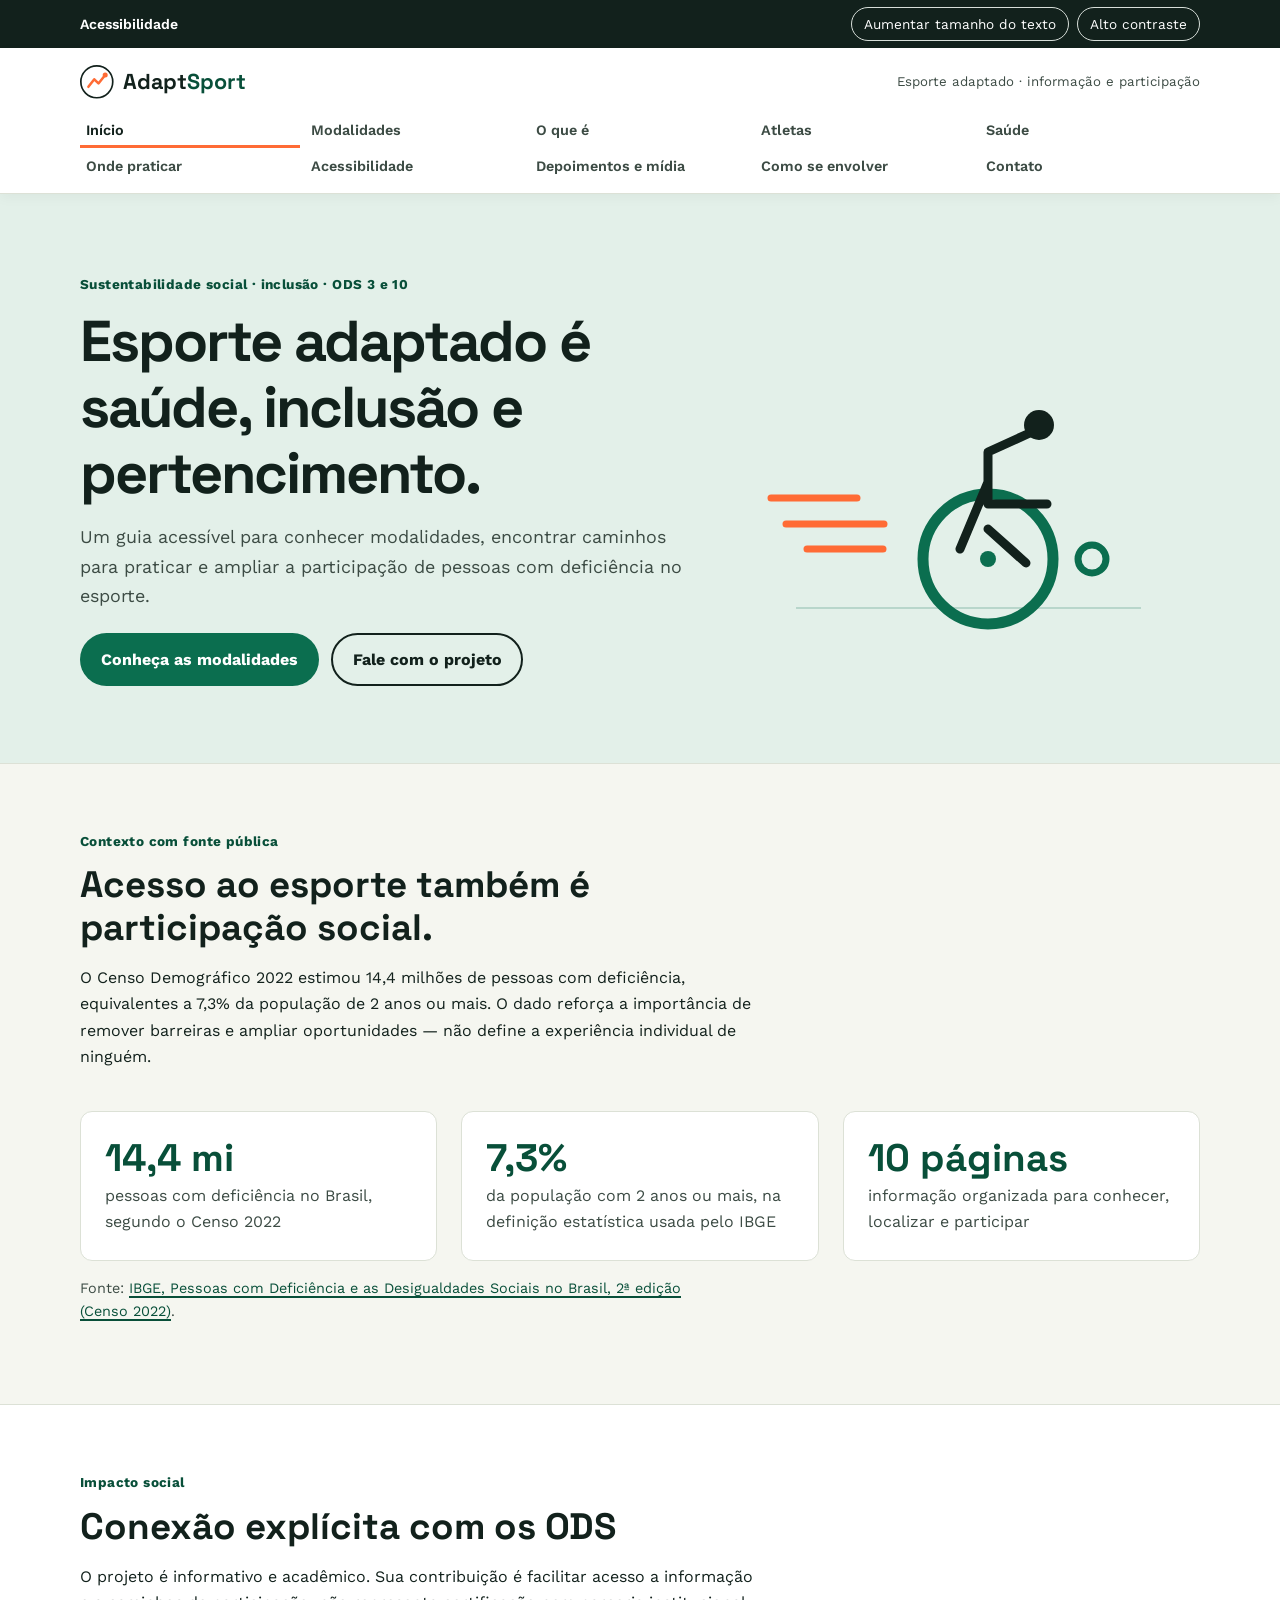
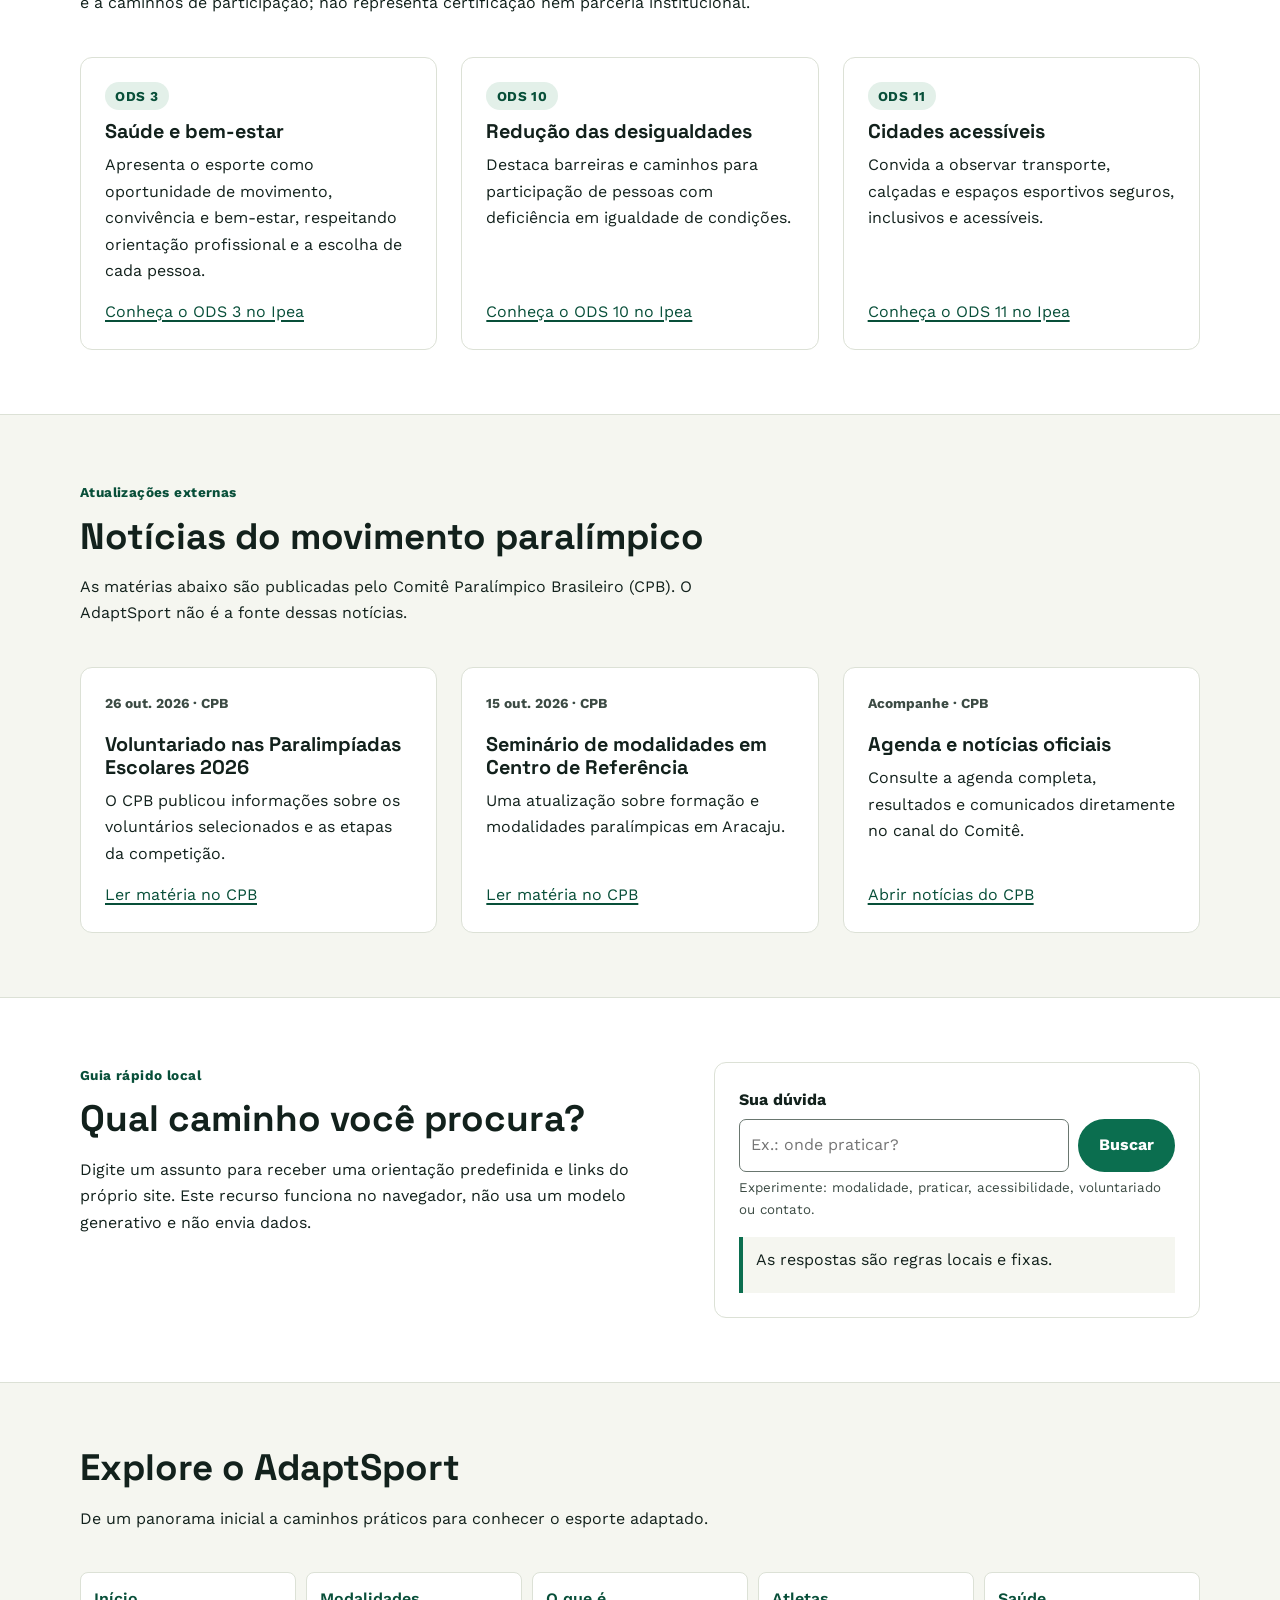
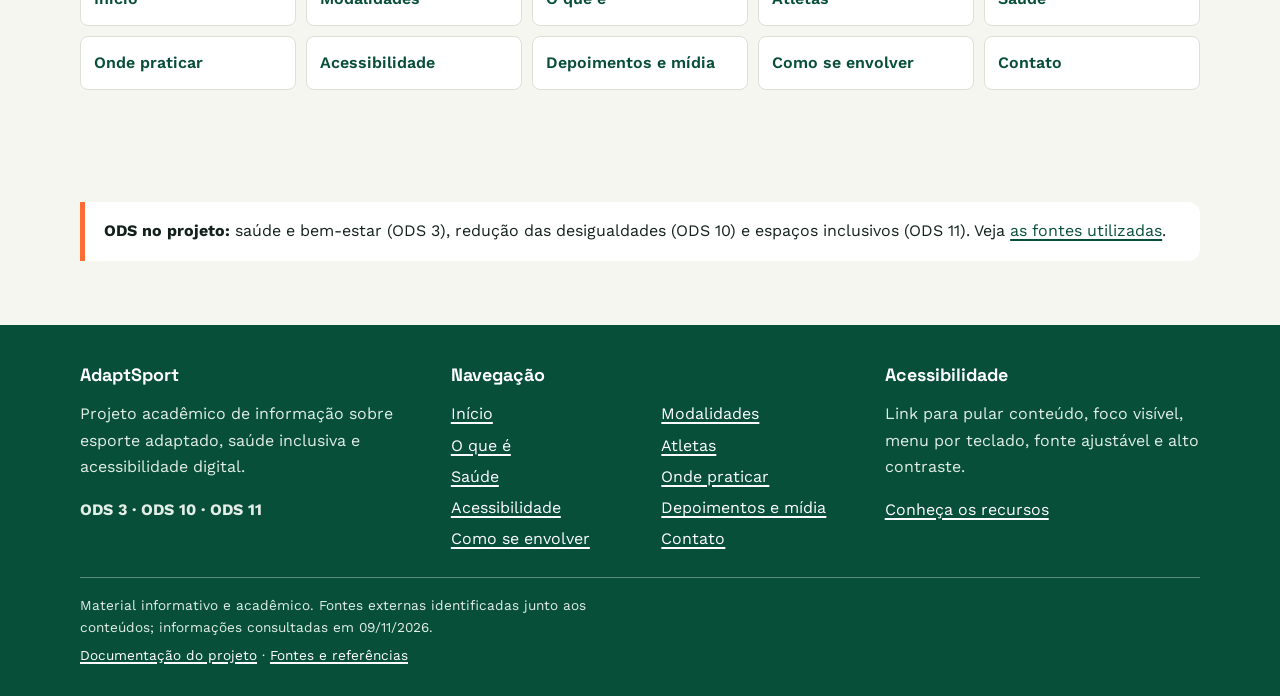
==== index.html @ 4e7c6514 "feat: publica entrega final do AdaptSport" ====
<!doctype html>
<html lang="pt-BR">
<head>
  <meta charset="utf-8">
  <meta name="viewport" content="width=device-width, initial-scale=1">
  <meta name="description" content="Informação acessível sobre esporte adaptado, modalidades paralímpicas, saúde inclusiva e caminhos para participar.">
  <meta name="theme-color" content="#0B6E4F">
  <title>AdaptSport | Esporte adaptado e saúde inclusiva</title>
  <link rel="stylesheet" href="assets/style.css">
  <script src="assets/a11y.js" defer></script>
  <script src="assets/app.js" defer></script>
</head>
<body>
<a class="skip-link" href="#conteudo">Pular para o conteúdo principal</a>
<div class="a11y-bar" role="group" aria-label="Controles de acessibilidade"><div class="container a11y-bar__inner"><span class="a11y-bar__label">Acessibilidade</span><div class="a11y-bar__controls"><button type="button" id="btn-fonte" aria-pressed="false">Aumentar tamanho do texto</button><button type="button" id="btn-contraste" aria-pressed="false">Alto contraste</button></div></div></div>
<header class="site-header">
  <div class="container header-top">
    <a class="logo" href="index.html" aria-label="AdaptSport — página inicial"><svg class="logo__mark" viewBox="0 0 40 40" fill="none" aria-hidden="true" focusable="false"><circle cx="20" cy="20" r="19" stroke="currentColor" stroke-width="2"/><path d="M10 26 17 17l5 5 8-10" stroke="#FF6B35" stroke-width="3" stroke-linecap="round" stroke-linejoin="round"/><circle cx="30" cy="12" r="3" fill="#FF6B35"/></svg><span>Adapt<span class="accent-word">Sport</span></span></a>
    <span class="nav-note">Esporte adaptado · informação e participação</span>
    <button class="nav-toggle" id="nav-toggle" type="button" aria-controls="nav-menu" aria-expanded="true">Menu</button>
  </div>
  <nav class="main-nav container" id="nav-menu" aria-label="Navegação principal"><ul><li><a href="index.html" aria-current="page">Início</a></li>
        <li><a href="modalidades.html">Modalidades</a></li>
        <li><a href="esporte-adaptado.html">O que é</a></li>
        <li><a href="atletas.html">Atletas</a></li>
        <li><a href="beneficios-saude.html">Saúde</a></li>
        <li><a href="onde-praticar.html">Onde praticar</a></li>
        <li><a href="acessibilidade.html">Acessibilidade</a></li>
        <li><a href="depoimentos.html">Depoimentos e mídia</a></li>
        <li><a href="envolva-se.html">Como se envolver</a></li>
        <li><a href="contato.html">Contato</a></li></ul></nav>
</header>
<main id="conteudo" tabindex="-1">

<section class="hero" aria-labelledby="titulo-pagina">
  <div class="container hero__layout">
    <div class="hero__copy">
      <p class="eyebrow">Sustentabilidade social · inclusão · ODS 3 e 10</p>
      <h1 id="titulo-pagina">Esporte adaptado é saúde, inclusão e pertencimento.</h1>
      <p class="lead">Um guia acessível para conhecer modalidades, encontrar caminhos para praticar e ampliar a participação de pessoas com deficiência no esporte.</p>
      <div class="actions">
        <a class="btn btn-primary" href="modalidades.html">Conheça as modalidades</a>
        <a class="btn btn-outline" href="contato.html">Fale com o projeto</a>
      </div>
    </div>
    <div class="hero-art" role="img" aria-label="Ilustração vetorial de uma atleta em cadeira de rodas esportiva, em movimento">
      <svg viewBox="0 0 420 330" aria-hidden="true" focusable="false">
        <circle cx="227" cy="245" r="65" fill="none" stroke="#0B6E4F" stroke-width="11"/>
        <circle cx="227" cy="245" r="8" fill="#0B6E4F"/>
        <path d="M227 190v-52l44-20m-44 72h59m-59-22-28 67m28-20 38 34" fill="none" stroke="#12211C" stroke-width="9" stroke-linecap="round" stroke-linejoin="round"/>
        <circle cx="278" cy="111" r="15" fill="#12211C"/>
        <circle cx="331" cy="245" r="14" fill="none" stroke="#0B6E4F" stroke-width="7"/>
        <path d="M25 210h98M46 235h76M10 184h86" stroke="#FF6B35" stroke-width="7" stroke-linecap="round"/>
        <path d="M35 294h345" stroke="#0B6E4F" stroke-opacity=".2" stroke-width="2"/>
      </svg>
    </div>
  </div>
</section>
<section class="section" aria-labelledby="impacto-titulo">
  <div class="container">
    <div class="section__head">
      <p class="eyebrow">Contexto com fonte pública</p>
      <h2 id="impacto-titulo">Acesso ao esporte também é participação social.</h2>
      <p>O Censo Demográfico 2022 estimou 14,4 milhões de pessoas com deficiência, equivalentes a 7,3% da população de 2 anos ou mais. O dado reforça a importância de remover barreiras e ampliar oportunidades — não define a experiência individual de ninguém.</p>
    </div>
    <div class="stat-grid">
      <article class="stat-card"><h3>14,4 mi</h3><p>pessoas com deficiência no Brasil, segundo o Censo 2022</p></article>
      <article class="stat-card"><h3>7,3%</h3><p>da população com 2 anos ou mais, na definição estatística usada pelo IBGE</p></article>
      <article class="stat-card"><h3>10 páginas</h3><p>informação organizada para conhecer, localizar e participar</p></article>
    </div>
    <p class="source-note">Fonte: <a href="https://biblioteca.ibge.gov.br/visualizacao/livros/liv102317_informativo.pdf" rel="noopener">IBGE, Pessoas com Deficiência e as Desigualdades Sociais no Brasil, 2ª edição (Censo 2022)</a>.</p>
  </div>
</section>
<section class="section section--alt" aria-labelledby="ods-titulo">
  <div class="container">
    <div class="section__head"><p class="eyebrow">Impacto social</p><h2 id="ods-titulo">Conexão explícita com os ODS</h2><p>O projeto é informativo e acadêmico. Sua contribuição é facilitar acesso a informação e a caminhos de participação; não representa certificação nem parceria institucional.</p></div>
    <div class="card-grid">
      <article class="card"><span class="tag">ODS 3</span><h3>Saúde e bem-estar</h3><p>Apresenta o esporte como oportunidade de movimento, convivência e bem-estar, respeitando orientação profissional e a escolha de cada pessoa.</p><a href="https://www.ipea.gov.br/ods/ods3.html">Conheça o ODS 3 no Ipea</a></article>
      <article class="card"><span class="tag">ODS 10</span><h3>Redução das desigualdades</h3><p>Destaca barreiras e caminhos para participação de pessoas com deficiência em igualdade de condições.</p><a href="https://www.ipea.gov.br/ods/ods10.html">Conheça o ODS 10 no Ipea</a></article>
      <article class="card"><span class="tag">ODS 11</span><h3>Cidades acessíveis</h3><p>Convida a observar transporte, calçadas e espaços esportivos seguros, inclusivos e acessíveis.</p><a href="https://www.ipea.gov.br/ods/ods11.html">Conheça o ODS 11 no Ipea</a></article>
    </div>
  </div>
</section>
<section class="section" aria-labelledby="noticias-titulo">
  <div class="container">
    <div class="section__head"><p class="eyebrow">Atualizações externas</p><h2 id="noticias-titulo">Notícias do movimento paralímpico</h2><p>As matérias abaixo são publicadas pelo Comitê Paralímpico Brasileiro (CPB). O AdaptSport não é a fonte dessas notícias.</p></div>
    <div class="card-grid">
      <article class="card"><p class="meta">26 out. 2026 · CPB</p><h3>Voluntariado nas Paralimpíadas Escolares 2026</h3><p>O CPB publicou informações sobre os voluntários selecionados e as etapas da competição.</p><a href="https://cpb.org.br/noticias/cpb-divulga-lista-de-voluntarios-selecionados-para-as-paralimpiadas-escolares-2026/">Ler matéria no CPB</a></article>
      <article class="card"><p class="meta">15 out. 2026 · CPB</p><h3>Seminário de modalidades em Centro de Referência</h3><p>Uma atualização sobre formação e modalidades paralímpicas em Aracaju.</p><a href="https://cpb.org.br/noticias/cpb-promove-seminario-de-modalidades-paralimpicas-em-centro-de-referencia-de-aracaju-no-sergipe/">Ler matéria no CPB</a></article>
      <article class="card"><p class="meta">Acompanhe · CPB</p><h3>Agenda e notícias oficiais</h3><p>Consulte a agenda completa, resultados e comunicados diretamente no canal do Comitê.</p><a href="https://cpb.org.br/noticias/">Abrir notícias do CPB</a></article>
    </div>
  </div>
</section>
<section class="section section--alt" aria-labelledby="guia-titulo">
  <div class="container two-column">
    <div><p class="eyebrow">Guia rápido local</p><h2 id="guia-titulo">Qual caminho você procura?</h2><p>Digite um assunto para receber uma orientação predefinida e links do próprio site. Este recurso funciona no navegador, não usa um modelo generativo e não envia dados.</p></div>
    <form class="quick-guide" id="guia-form">
      <label for="guia-pergunta">Sua dúvida</label>
      <div class="inline-form"><input id="guia-pergunta" name="pergunta" type="search" autocomplete="off" placeholder="Ex.: onde praticar?" aria-describedby="guia-ajuda"><button class="btn btn-primary" type="submit">Buscar</button></div>
      <small id="guia-ajuda">Experimente: modalidade, praticar, acessibilidade, voluntariado ou contato.</small>
      <p class="guide-answer" id="guia-resposta" role="status" aria-live="polite">As respostas são regras locais e fixas.</p>
    </form>
  </div>
</section>
<section class="section" aria-labelledby="mapa-titulo">
  <div class="container">
    <div class="section__head"><h2 id="mapa-titulo">Explore o AdaptSport</h2><p>De um panorama inicial a caminhos práticos para conhecer o esporte adaptado.</p></div>
    <ul class="page-map"><li><a href="index.html">Início</a></li>
<li><a href="modalidades.html">Modalidades</a></li>
<li><a href="esporte-adaptado.html">O que é</a></li>
<li><a href="atletas.html">Atletas</a></li>
<li><a href="beneficios-saude.html">Saúde</a></li>
<li><a href="onde-praticar.html">Onde praticar</a></li>
<li><a href="acessibilidade.html">Acessibilidade</a></li>
<li><a href="depoimentos.html">Depoimentos e mídia</a></li>
<li><a href="envolva-se.html">Como se envolver</a></li>
<li><a href="contato.html">Contato</a></li></ul>
  </div>
</section>
<aside class="ods-note container"><strong>ODS no projeto:</strong> saúde e bem-estar (ODS 3), redução das desigualdades (ODS 10) e espaços inclusivos (ODS 11). Veja <a href="docs/fontes-e-referencias.md">as fontes utilizadas</a>.</aside>

</main>
<footer class="site-footer">
  <div class="container footer-grid">
    <section aria-labelledby="rodape-projeto"><h2 id="rodape-projeto">AdaptSport</h2><p>Projeto acadêmico de informação sobre esporte adaptado, saúde inclusiva e acessibilidade digital.</p><p class="footer-ods">ODS 3 · ODS 10 · ODS 11</p></section>
    <nav aria-label="Navegação do rodapé"><h2>Navegação</h2><ul class="footer-nav"><li><a href="index.html">Início</a></li>
          <li><a href="modalidades.html">Modalidades</a></li>
          <li><a href="esporte-adaptado.html">O que é</a></li>
          <li><a href="atletas.html">Atletas</a></li>
          <li><a href="beneficios-saude.html">Saúde</a></li>
          <li><a href="onde-praticar.html">Onde praticar</a></li>
          <li><a href="acessibilidade.html">Acessibilidade</a></li>
          <li><a href="depoimentos.html">Depoimentos e mídia</a></li>
          <li><a href="envolva-se.html">Como se envolver</a></li>
          <li><a href="contato.html">Contato</a></li></ul></nav>
    <section aria-labelledby="rodape-acessibilidade"><h2 id="rodape-acessibilidade">Acessibilidade</h2><p>Link para pular conteúdo, foco visível, menu por teclado, fonte ajustável e alto contraste.</p><p><a href="acessibilidade.html">Conheça os recursos</a></p></section>
  </div>
  <div class="container footer-bottom"><p>Material informativo e acadêmico. Fontes externas identificadas junto aos conteúdos; informações consultadas em 09/11/2026.</p><p><a href="docs/README.md">Documentação do projeto</a> · <a href="docs/fontes-e-referencias.md">Fontes e referências</a></p></div>
</footer>
</body>
</html>
---- assets/style.css ----
/* =========================================================
   AdaptSport — Esporte Adaptado e Saúde Inclusiva
   Identidade do MVP preservada · CSS responsivo e acessível
   ========================================================= */
@import url('https://fonts.googleapis.com/css2?family=Space+Grotesk:wght@500;600;700&family=Work+Sans:wght@400;500;600;700&display=swap');

:root {
  --ink: #12211C;
  --ink-soft: #3C4B44;
  --bg: #F5F6F0;
  --surface: #FFFFFF;
  --primary: #0B6E4F;
  --primary-dark: #084F39;
  --primary-soft: #E3F0E9;
  --accent: #FF6B35;
  --line: #DCE1D6;
  --focus: #1B4CFF;
  --font-display: 'Space Grotesk', 'Segoe UI', sans-serif;
  --font-body: 'Work Sans', 'Segoe UI', sans-serif;
  --max-width: 1120px;
  --radius: 12px;
  --space-1: .5rem;
  --space-2: 1rem;
  --space-3: 1.5rem;
  --space-4: 2.5rem;
  --space-5: 4rem;
}

[data-contrast="alto"] {
  --ink: #000000;
  --ink-soft: #222222;
  --bg: #FFFFFF;
  --surface: #FFFFFF;
  --primary: #005236;
  --primary-dark: #003824;
  --primary-soft: #DCEFE3;
  --accent: #B34000;
  --line: #000000;
  --focus: #0000CC;
}

* { box-sizing: border-box; }
html { scroll-behavior: smooth; font-size: 100%; }
html[data-fontsize="grande"] { font-size: 118%; }
html[data-fontsize="maior"] { font-size: 132%; }
body { margin: 0; background: var(--bg); color: var(--ink); font: 1rem/1.65 var(--font-body); -webkit-font-smoothing: antialiased; }
img, svg, video, audio { max-width: 100%; }
svg { display: block; }
a { color: var(--primary-dark); text-decoration-thickness: 1.5px; text-underline-offset: .18em; }
a:hover { color: var(--primary); }
button, input, select, textarea { font: inherit; }
button { color: inherit; }
:focus-visible { outline: 3px solid var(--focus); outline-offset: 3px; border-radius: 4px; }
:target { scroll-margin-top: 11rem; }

h1, h2, h3 { color: var(--ink); font-family: var(--font-display); line-height: 1.15; margin: 0 0 var(--space-2); }
h1 { font-size: clamp(2.25rem, 5vw, 3.6rem); letter-spacing: -.035em; }
h2 { font-size: clamp(1.6rem, 3vw, 2.3rem); }
h3 { font-size: 1.24rem; }
p { max-width: 68ch; margin: 0 0 var(--space-2); }
ul, ol { padding-left: 1.35rem; }
.container { width: min(100% - 2rem, var(--max-width)); margin-inline: auto; }

.skip-link { position: absolute; z-index: 200; top: .5rem; left: -1000px; border-radius: 0 0 8px 0; background: var(--ink); color: #fff; padding: .8rem 1rem; font-weight: 700; }
.skip-link:focus { left: .5rem; }

.a11y-bar { background: var(--ink); color: #fff; font-size: .88rem; }
.a11y-bar__inner { display: flex; align-items: center; justify-content: space-between; flex-wrap: wrap; gap: .5rem 1rem; padding-block: .45rem; }
.a11y-bar__label { font-weight: 600; }
.a11y-bar__controls { display: flex; flex-wrap: wrap; gap: .5rem; }
.a11y-bar button { background: transparent; border: 1px solid #D7DED9; border-radius: 999px; color: #fff; padding: .3rem .75rem; cursor: pointer; font-size: .85rem; }
.a11y-bar button:hover, .a11y-bar button[aria-pressed="true"] { background: var(--accent); color: #12211C; border-color: var(--accent); font-weight: 700; }

.site-header { position: sticky; top: 0; z-index: 100; background: var(--surface); border-bottom: 1px solid var(--line); box-shadow: 0 4px 12px #12211c0a; }
.header-top { min-height: 4.2rem; display: flex; align-items: center; justify-content: space-between; gap: 1rem; padding-block: .6rem; }
.logo { display: inline-flex; align-items: center; gap: .6rem; color: var(--ink); text-decoration: none; font: 700 1.35rem/1 var(--font-display); white-space: nowrap; }
.logo__mark { width: 2.1rem; height: 2.1rem; flex: 0 0 auto; }
.accent-word { color: var(--primary-dark); }
.nav-note { color: var(--ink-soft); font-size: .83rem; text-align: right; }
.main-nav { padding-bottom: .55rem; }
.main-nav ul { display: grid; grid-template-columns: repeat(5, minmax(0, 1fr)); gap: .2rem .35rem; list-style: none; margin: 0; padding: 0; }
.main-nav a { display: block; border-bottom: 3px solid transparent; border-radius: 4px 4px 0 0; padding: .35rem .35rem; color: var(--ink-soft); font-size: .9rem; font-weight: 600; line-height: 1.3; text-decoration: none; }
.main-nav a:hover { background: var(--primary-soft); color: var(--ink); }
.main-nav a[aria-current="page"] { border-bottom-color: var(--accent); color: var(--ink); }
.nav-toggle { display: none; border: 2px solid var(--primary-dark); border-radius: 999px; background: var(--surface); color: var(--primary-dark); padding: .45rem .9rem; cursor: pointer; font-weight: 700; }

.hero { overflow: hidden; background: var(--primary-soft); border-bottom: 1px solid var(--line); }
.hero__layout { display: grid; grid-template-columns: 1.15fr .85fr; align-items: center; gap: var(--space-4); padding-block: clamp(2.5rem, 6vw, 5rem); }
.hero h1 { max-width: 16ch; }
.hero__copy .lead { max-width: 55ch; color: var(--ink-soft); font-size: 1.12rem; }
.hero-art { max-width: 420px; justify-self: center; width: 100%; }
.eyebrow, .tag { display: inline-block; color: var(--primary-dark); font-size: .85rem; font-weight: 700; letter-spacing: .03em; }
.eyebrow { margin: 0 0 .75rem; }
.actions, .form-actions { display: flex; flex-wrap: wrap; gap: .75rem; margin-top: 1.4rem; }
.btn { display: inline-flex; align-items: center; justify-content: center; gap: .5rem; min-height: 2.75rem; padding: .7rem 1.2rem; border: 2px solid transparent; border-radius: 999px; font-weight: 700; text-decoration: none; cursor: pointer; }
.btn-primary { background: var(--primary); color: #fff; }
.btn-primary:hover { background: var(--primary-dark); color: #fff; }
.btn-outline { border-color: var(--ink); background: transparent; color: var(--ink); }
.btn-outline:hover { background: var(--ink); color: #fff; }

.page-hero { background: var(--primary-soft); border-bottom: 1px solid var(--line); padding-block: clamp(2.4rem, 5vw, 4.2rem); }
.page-hero h1 { max-width: 24ch; font-size: clamp(2.1rem, 4.5vw, 3.2rem); }
.page-hero .lead { color: var(--ink-soft); max-width: 68ch; font-size: 1.08rem; }
.section { padding-block: var(--space-5); }
.section--alt { background: var(--surface); border-block: 1px solid var(--line); }
.section__head { max-width: 70ch; margin-bottom: var(--space-4); }
.section__head p:last-child { margin-bottom: 0; }

.stat-grid, .card-grid, .check-grid { display: grid; grid-template-columns: repeat(3, minmax(0, 1fr)); gap: var(--space-3); }
.stat-card, .card, .check-card, .quote-card, .callout { border: 1px solid var(--line); border-radius: var(--radius); background: var(--surface); padding: var(--space-3); }
.stat-card h3 { display: block; margin: 0 0 .2rem; color: var(--primary-dark); font: 700 clamp(1.8rem, 3vw, 2.5rem)/1.15 var(--font-display); }
.stat-card p, .meta, .source-note { color: var(--ink-soft); }
.stat-card p { margin-bottom: 0; }
.card { display: flex; flex-direction: column; align-items: flex-start; gap: .35rem; }
.card > :last-child { margin-top: auto; }
.card h3 { margin: .25rem 0; }
.card p { margin-bottom: .55rem; }
.card .tag { background: var(--primary-soft); border-radius: 999px; padding: .2rem .65rem; }
.meta { margin: 0; font-size: .86rem; font-weight: 700; }
.source-note { margin-top: 1rem; font-size: .9rem; }
.two-column { display: grid; grid-template-columns: 1.1fr .9fr; gap: var(--space-4); align-items: start; }
.callout { background: var(--primary-soft); border-left: 5px solid var(--primary); }
.callout h3 { margin-top: 0; }
.callout ul { margin-bottom: 0; }
.ods-note { margin-block: 2rem; border-left: 5px solid var(--accent); border-radius: 0 var(--radius) var(--radius) 0; background: var(--surface); padding: 1rem 1.2rem; }
.page-map { display: grid; grid-template-columns: repeat(5, minmax(0, 1fr)); gap: .65rem; list-style: none; padding: 0; }
.page-map a { display: block; height: 100%; border: 1px solid var(--line); border-radius: 8px; background: var(--surface); padding: .8rem; font-weight: 600; text-decoration: none; }
.page-map a:hover { border-color: var(--primary); background: var(--primary-soft); }

.filter-bar { display: grid; grid-template-columns: minmax(0, 1fr) auto; gap: .35rem .75rem; align-items: center; margin-bottom: 1rem; }
.filter-bar label { grid-column: 1 / -1; font-weight: 700; }
.filter-bar input { width: 100%; }
.filter-bar p { margin: 0; font-size: .9rem; color: var(--ink-soft); }
.sport-list { display: grid; grid-template-columns: repeat(2, minmax(0, 1fr)); gap: 1rem; list-style: none; padding: 0; }
.sport-card { display: grid; grid-template-columns: 3.5rem minmax(0, 1fr); gap: 1rem; align-items: start; border: 1px solid var(--line); border-radius: var(--radius); background: var(--surface); padding: 1.15rem; }
.sport-card[hidden] { display: none; }
.sport-card h3 { margin-bottom: .4rem; }
.sport-card p { margin-bottom: .6rem; }
.sport-icon { display: grid; place-items: center; width: 3.5rem; height: 3.5rem; border-radius: .75rem; background: var(--primary-soft); color: var(--primary-dark); font: 700 1.25rem var(--font-display); }
.chips { display: flex; flex-wrap: wrap; gap: .4rem; list-style: none; padding: 0; margin: .4rem 0 0; }
.chips li { border: 1px solid var(--line); border-radius: 999px; background: var(--bg); padding: .18rem .6rem; color: var(--ink-soft); font-size: .8rem; }
.link-list li, .feature-list li { margin-bottom: .65rem; }
.steps { counter-reset: etapa; display: grid; grid-template-columns: repeat(2, minmax(0, 1fr)); gap: 1rem; list-style: none; padding: 0; }
.steps li { counter-increment: etapa; position: relative; border: 1px solid var(--line); border-radius: var(--radius); background: var(--surface); padding: 1.25rem 1.25rem 1.25rem 4.2rem; }
.steps li::before { content: counter(etapa, decimal-leading-zero); position: absolute; left: 1.25rem; top: 1.2rem; color: var(--primary-dark); font: 700 1.2rem var(--font-display); }
.steps h3 { font-size: 1.08rem; }
.steps p { margin: 0; }
.check-card h3 { color: var(--primary-dark); }
.check-card ul { margin-bottom: 0; }
.athlete-card { min-height: 15rem; }
.athlete-card--note { border-style: dashed; background: var(--primary-soft); }
.quote-grid { display: grid; grid-template-columns: repeat(2, minmax(0, 1fr)); gap: var(--space-3); }
.quote-card { margin: 0; border-top: 4px solid var(--accent); }
.quote-card blockquote { margin: 0 0 1rem; font: 600 1.12rem/1.55 var(--font-display); }
.quote-card figcaption { color: var(--ink-soft); font-size: .9rem; }

.quick-guide { border: 1px solid var(--line); border-radius: var(--radius); background: var(--surface); padding: var(--space-3); }
.quick-guide label, .field label, .filter-bar label { display: block; font-weight: 700; }
.inline-form { display: flex; gap: .55rem; margin: .35rem 0; }
.inline-form input { flex: 1; min-width: 0; }
.quick-guide small { display: block; color: var(--ink-soft); }
.guide-answer { min-height: 3.5rem; margin: 1rem 0 0; border-left: 4px solid var(--primary); padding: .6rem .8rem; background: var(--bg); }

.media-grid { display: grid; grid-template-columns: 1.25fr .75fr; gap: var(--space-4); align-items: start; }
.media-player { display: block; width: 100%; border-radius: var(--radius); background: #101A16; }
.video-embed { width: 100%; aspect-ratio: 16 / 9; overflow: hidden; border-radius: var(--radius); background: #12211C; }
.video-embed iframe { width: 100%; height: 100%; border: 0; }
.transcript { margin-top: 1rem; border: 1px solid var(--line); border-radius: 8px; background: var(--surface); padding: .8rem 1rem; }
.transcript summary { cursor: pointer; font-weight: 700; }
.transcript p { margin: .8rem 0 0; }

.form-layout { display: grid; grid-template-columns: .8fr 1.2fr; gap: var(--space-4); align-items: start; }
.contact-form { display: grid; gap: 1rem; border: 1px solid var(--line); border-radius: var(--radius); background: var(--surface); padding: var(--space-3); }
.form-row { display: grid; grid-template-columns: repeat(2, minmax(0, 1fr)); gap: 1rem; }
.field { min-width: 0; }
.field label { margin-bottom: .35rem; }
.field input, .field select, .field textarea, .filter-bar input, .inline-form input { width: 100%; min-height: 2.8rem; border: 1px solid #69766F; border-radius: 7px; background: var(--surface); color: var(--ink); padding: .6rem .7rem; }
.field textarea { min-height: 8rem; resize: vertical; }
.field input[aria-invalid="true"], .field select[aria-invalid="true"], .field textarea[aria-invalid="true"] { border: 2px solid #A32121; background: #FFF5F5; }
.field-error { display: block; min-height: 1.25rem; color: #8B1717; font-weight: 600; }
.form-status { min-height: 1.3rem; padding: .25rem 0; font-weight: 700; }
.form-status:not(:empty) { border-left: 4px solid var(--primary); padding-left: .7rem; }
.form-actions .btn { min-height: 2.9rem; }

.site-footer { margin-top: var(--space-5); background: var(--primary-dark); color: #F2F7F4; padding-block: var(--space-4) var(--space-3); }
.site-footer h2 { color: #fff; font-size: 1.12rem; }
.site-footer p { color: #E2EEE7; }
.site-footer a { color: #fff; }
.footer-grid { display: grid; grid-template-columns: 1.1fr 1.3fr 1fr; gap: var(--space-3); }
.footer-nav { display: grid; grid-template-columns: repeat(2, minmax(0, 1fr)); list-style: none; gap: .3rem .7rem; padding: 0; margin: 0; }
.footer-ods { font-weight: 700; }
.footer-bottom { margin-top: var(--space-3); border-top: 1px solid #ffffff55; padding-top: 1rem; font-size: .85rem; }
.footer-bottom p { margin-bottom: .35rem; }

@media (max-width: 850px) {
  .hero__layout, .two-column, .form-layout, .media-grid { grid-template-columns: 1fr; }
  .hero-art { max-width: 300px; }
  .stat-grid, .card-grid, .check-grid { grid-template-columns: repeat(2, minmax(0, 1fr)); }
  .page-map { grid-template-columns: repeat(3, minmax(0, 1fr)); }
  .main-nav ul { grid-template-columns: repeat(5, minmax(0, 1fr)); }
}
@media (max-width: 650px) {
  .container { width: min(100% - 1.25rem, var(--max-width)); }
  .header-top { min-height: 3.8rem; }
  .nav-note { display: none; }
  html.js .nav-toggle { display: inline-flex; }
  .main-nav { padding-bottom: .6rem; }
  .main-nav ul { grid-template-columns: repeat(2, minmax(0, 1fr)); }
  .main-nav.is-collapsed ul { display: none; }
  .main-nav a { min-height: 2.5rem; padding: .55rem .4rem; font-size: .92rem; }
  .a11y-bar__inner { align-items: flex-start; flex-direction: column; }
  .hero__layout { gap: 1.5rem; padding-block: 2.4rem; }
  .stat-grid, .card-grid, .check-grid, .sport-list, .steps, .quote-grid, .page-map { grid-template-columns: 1fr; }
  .sport-card { grid-template-columns: 2.8rem minmax(0, 1fr); gap: .75rem; padding: .9rem; }
  .sport-icon { width: 2.8rem; height: 2.8rem; }
  .footer-grid { grid-template-columns: 1fr; }
  .form-row { grid-template-columns: 1fr; }
  .inline-form { align-items: stretch; flex-direction: column; }
  .inline-form .btn { width: 100%; }
  .section { padding-block: 2.7rem; }
}
@media (prefers-reduced-motion: reduce) {
  html { scroll-behavior: auto; }
  *, *::before, *::after { animation-duration: .001ms !important; transition-duration: .001ms !important; }
}

/* Tabelas da documentação (ex.: orçamento de hospedagem). */
.table-scroll { max-width: 100%; margin-block: 1rem 2rem; overflow-x: auto; border: 1px solid var(--line); border-radius: var(--radius); background: var(--surface); }
.budget-table { width: 100%; min-width: 52rem; border-collapse: collapse; color: var(--ink); }
.budget-table caption { padding: .8rem; text-align: left; font-weight: 700; }
.budget-table th, .budget-table td { border: 1px solid var(--line); padding: .75rem; text-align: left; vertical-align: top; }
.budget-table thead th { background: var(--primary-dark); color: #FFFFFF; }
.budget-table tbody th { background: var(--primary-soft); }
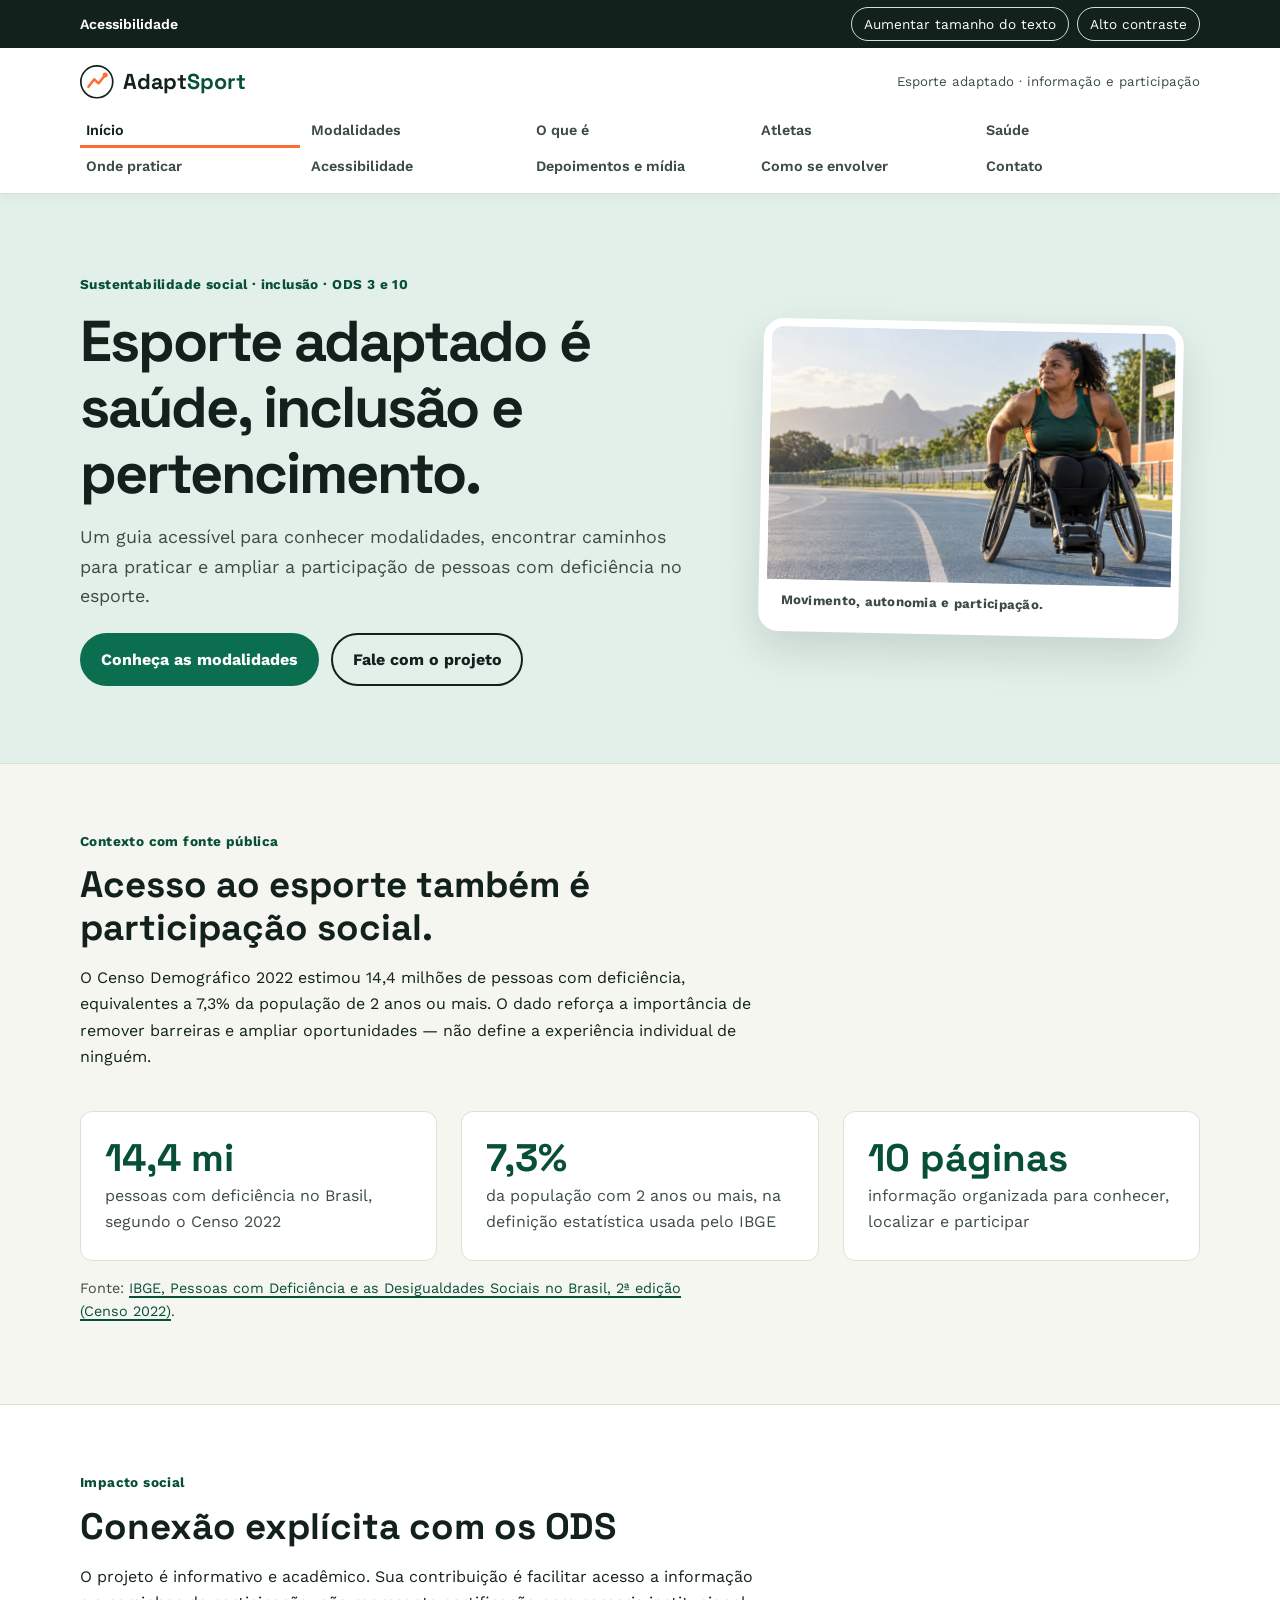
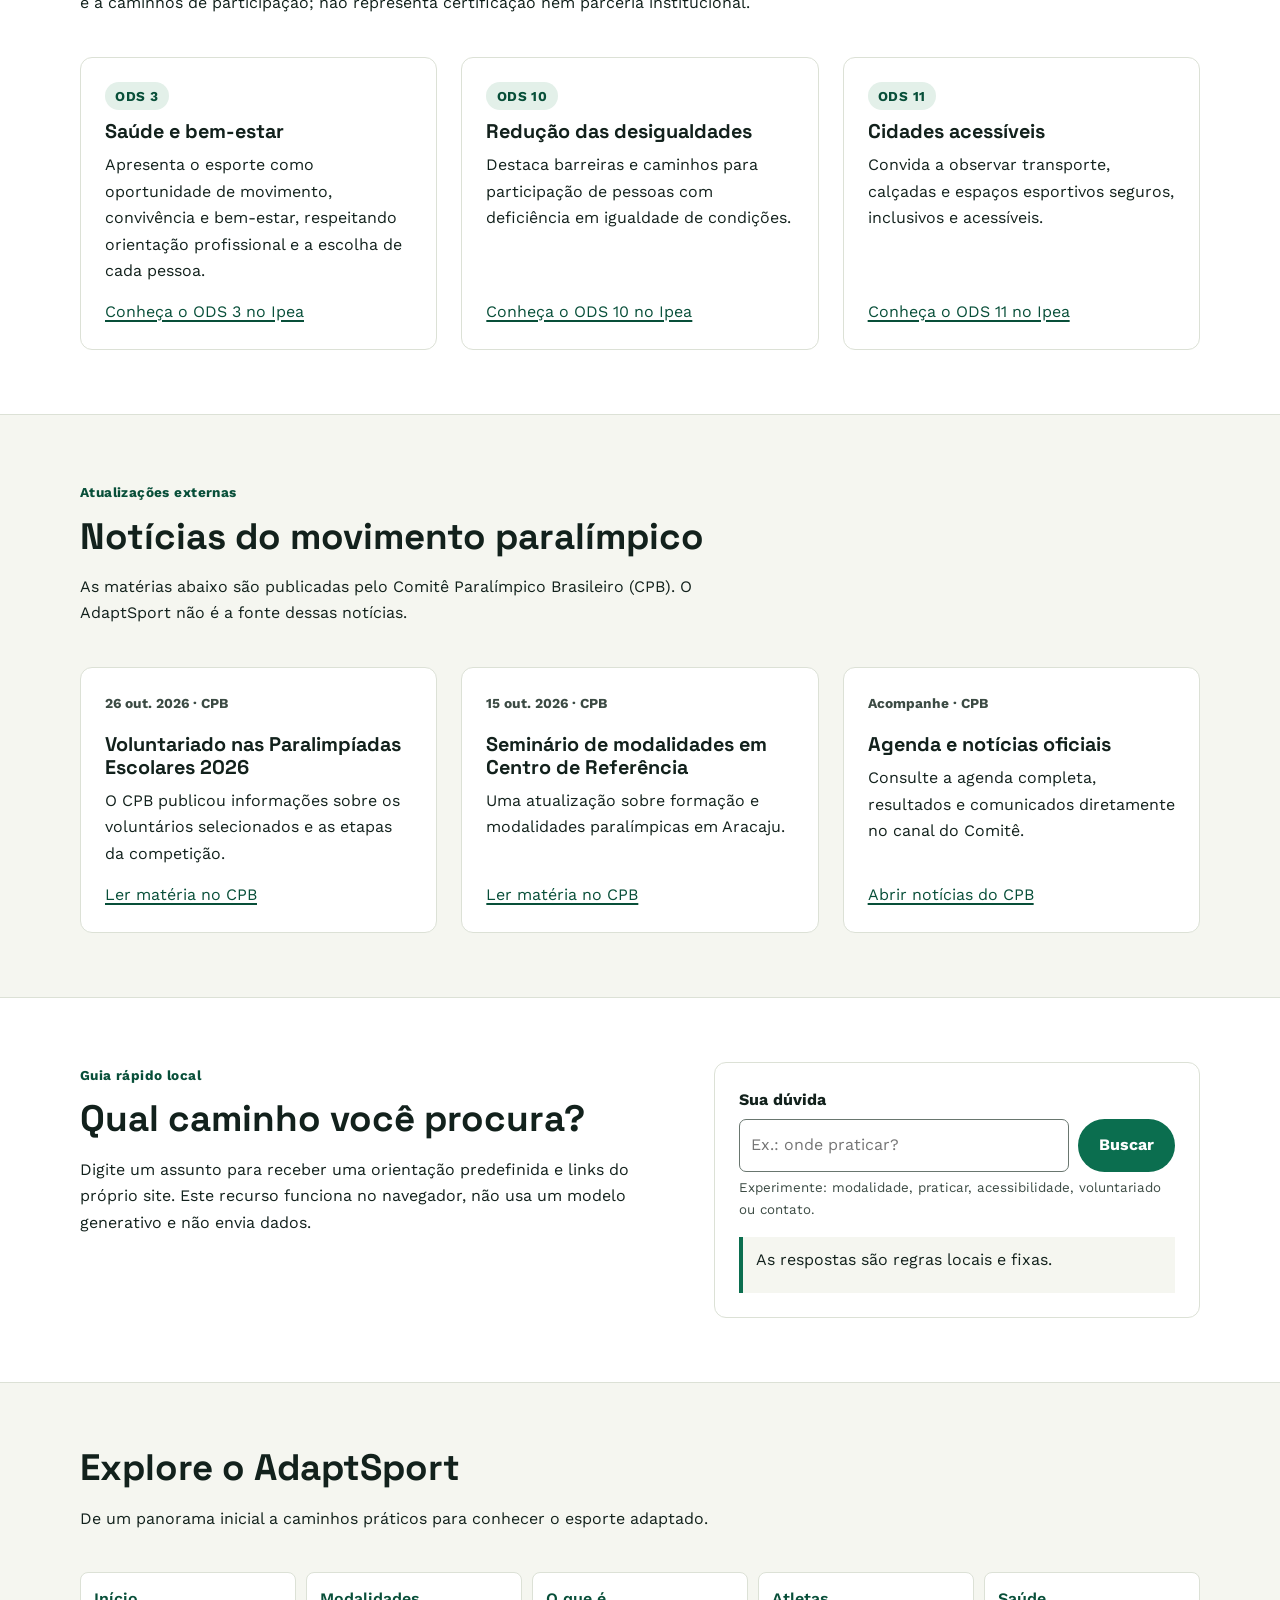
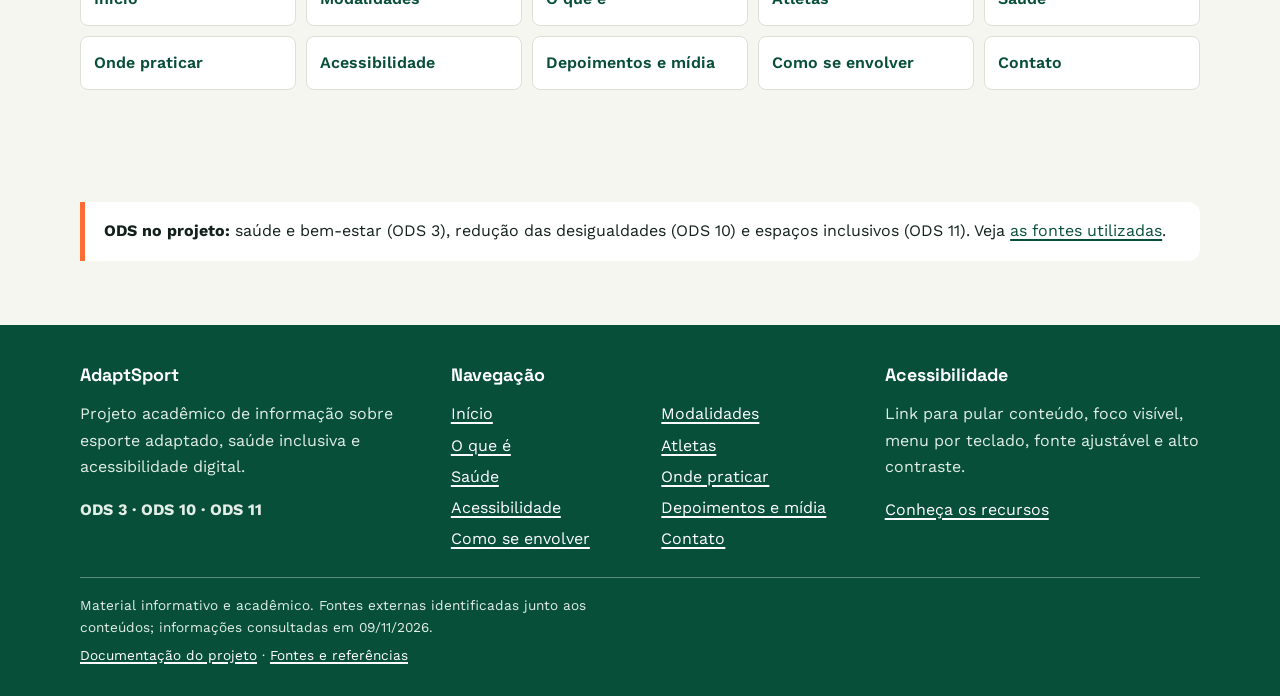
==== commit 83388f05: "feat: adiciona imagens reais ao visual do site" ====
--- a/index.html
+++ b/index.html
@@ -43,17 +43,10 @@
         <a class="btn btn-outline" href="contato.html">Fale com o projeto</a>
       </div>
     </div>
-    <div class="hero-art" role="img" aria-label="Ilustração vetorial de uma atleta em cadeira de rodas esportiva, em movimento">
-      <svg viewBox="0 0 420 330" aria-hidden="true" focusable="false">
-        <circle cx="227" cy="245" r="65" fill="none" stroke="#0B6E4F" stroke-width="11"/>
-        <circle cx="227" cy="245" r="8" fill="#0B6E4F"/>
-        <path d="M227 190v-52l44-20m-44 72h59m-59-22-28 67m28-20 38 34" fill="none" stroke="#12211C" stroke-width="9" stroke-linecap="round" stroke-linejoin="round"/>
-        <circle cx="278" cy="111" r="15" fill="#12211C"/>
-        <circle cx="331" cy="245" r="14" fill="none" stroke="#0B6E4F" stroke-width="7"/>
-        <path d="M25 210h98M46 235h76M10 184h86" stroke="#FF6B35" stroke-width="7" stroke-linecap="round"/>
-        <path d="M35 294h345" stroke="#0B6E4F" stroke-opacity=".2" stroke-width="2"/>
-      </svg>
-    </div>
+    <figure class="hero-art">
+      <img class="hero-image" src="assets/images/hero-esporte-adaptado.jpg" alt="Atleta em cadeira de rodas esportiva treinando em uma pista ao ar livre">
+      <figcaption>Movimento, autonomia e participação.</figcaption>
+    </figure>
   </div>
 </section>
 <section class="section" aria-labelledby="impacto-titulo">
--- a/assets/style.css
+++ b/assets/style.css
@@ -231,3 +231,20 @@
 .budget-table th, .budget-table td { border: 1px solid var(--line); padding: .75rem; text-align: left; vertical-align: top; }
 .budget-table thead th { background: var(--primary-dark); color: #FFFFFF; }
 .budget-table tbody th { background: var(--primary-soft); }
+
+/* Imagens fotográficas do projeto: destaque visual sem alterar a identidade original. */
+.hero-art { margin: 0; position: relative; overflow: hidden; border: 8px solid var(--surface); border-radius: 1.25rem; background: var(--surface); box-shadow: 0 18px 40px #12211c22; transform: rotate(1.2deg); }
+.hero-image { display: block; width: 100%; aspect-ratio: 16 / 10; object-fit: cover; }
+.hero-art figcaption { padding: .65rem .9rem .75rem; color: var(--ink-soft); font-size: .82rem; font-weight: 700; letter-spacing: .02em; }
+.section--visual-intro { background: var(--primary-soft); border-block: 1px solid var(--line); }
+.image-intro { display: grid; grid-template-columns: minmax(0, 1.05fr) minmax(18rem, .95fr); gap: var(--space-4); align-items: center; }
+.image-intro--reverse { grid-template-columns: minmax(18rem, .95fr) minmax(0, 1.05fr); }
+.image-intro--reverse .image-intro__media { order: 2; }
+.image-intro__media { overflow: hidden; border: 8px solid var(--surface); border-radius: 1rem; background: var(--surface); box-shadow: 0 14px 32px #12211c18; }
+.image-intro__media img { display: block; width: 100%; aspect-ratio: 4 / 3; object-fit: cover; transition: transform .35s ease; }
+.image-intro__media:hover img { transform: scale(1.025); }
+@media (max-width: 850px) {
+  .image-intro, .image-intro--reverse { grid-template-columns: 1fr; }
+  .image-intro--reverse .image-intro__media { order: 0; }
+  .hero-art { max-width: 420px; transform: none; }
+}
